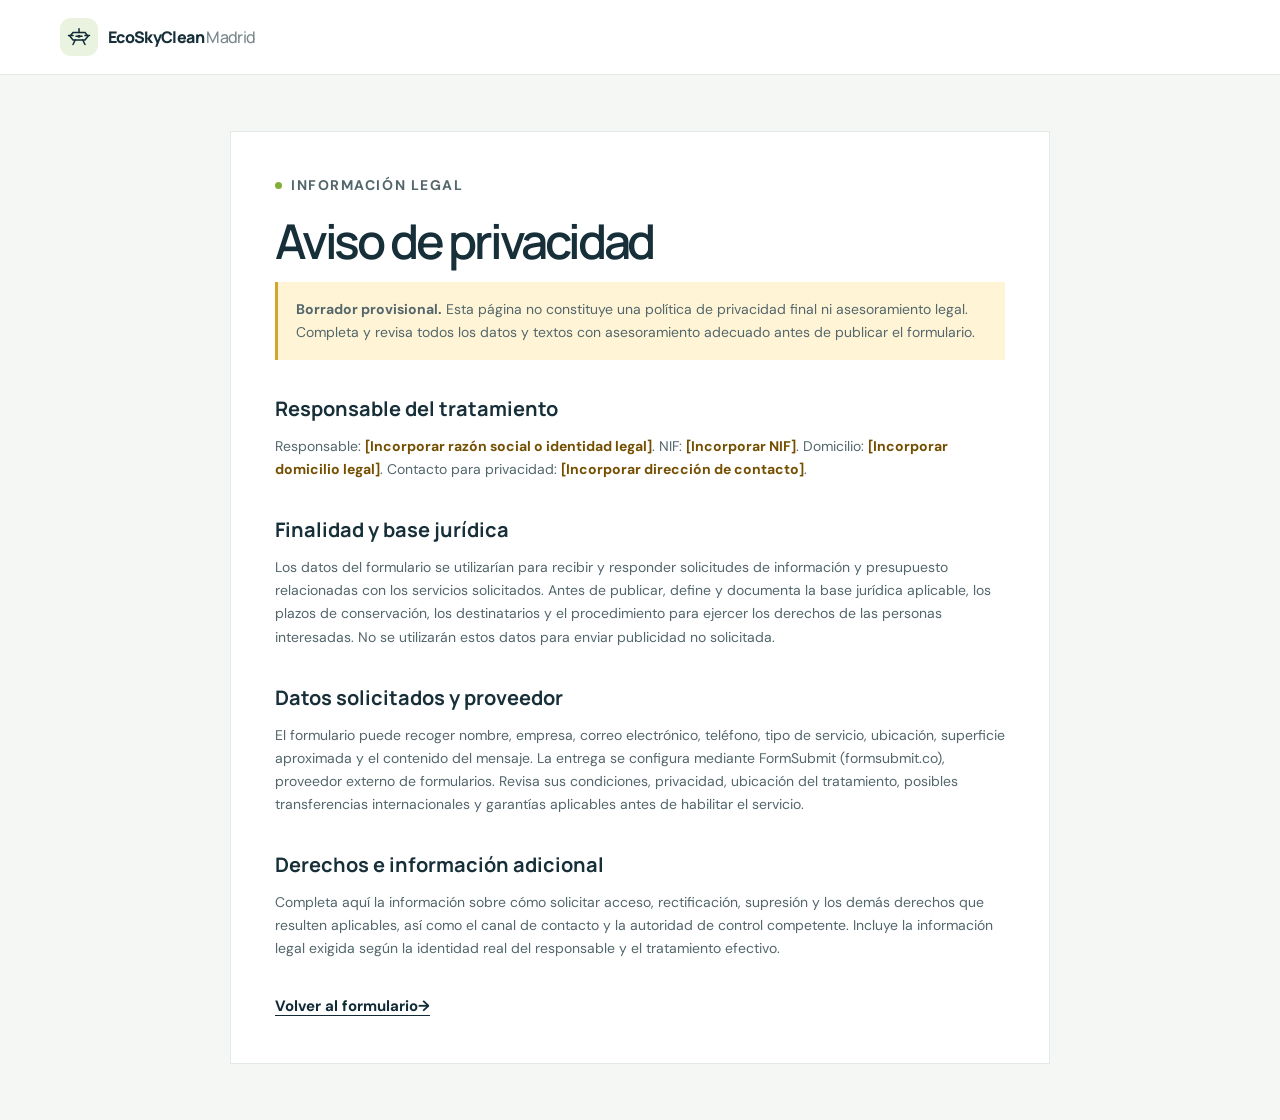
==== politica-privacidad.html @ fd9596a4 "Primer commit: inicialización del proyecto" ====
<!doctype html>
<html lang="es">
<head>
  <meta charset="utf-8">
  <meta name="viewport" content="width=device-width, initial-scale=1">
  <meta name="robots" content="noindex, nofollow">
  <meta name="theme-color" content="#102a36">
  <title>Aviso de privacidad provisional | EcoSkyClean Madrid</title>
  <link rel="stylesheet" href="styles.css">
</head>
<body class="legal-page">
  <header class="legal-header">
    <div class="container">
      <a class="brand" href="index.html" aria-label="EcoSkyClean Madrid, inicio">
        <span class="brand-mark" aria-hidden="true">
          <svg viewBox="0 0 40 40" fill="none"><path d="M12 14h16l4 5-4 5H12l-4-5 4-5Z" stroke="currentColor" stroke-width="2"/><path d="M20 14V9m-8 9H6m22 0h6M15 24l-3 6m13-6 3 6M16 19h8" stroke="currentColor" stroke-width="2" stroke-linecap="round"/><circle cx="20" cy="19" r="2" fill="currentColor"/></svg>
        </span>
        <span class="brand-name">EcoSkyClean <span>Madrid</span></span>
      </a>
    </div>
  </header>
  <main class="container legal-content">
    <p class="eyebrow"><span class="eyebrow-dot"></span> Información legal</p>
    <h1>Aviso de privacidad</h1>
    <p class="draft-warning"><strong>Borrador provisional.</strong> Esta página no constituye una política de privacidad final ni asesoramiento legal. Completa y revisa todos los datos y textos con asesoramiento adecuado antes de publicar el formulario.</p>

    <h2>Responsable del tratamiento</h2>
    <p>Responsable: <span class="legal-placeholder">[Incorporar razón social o identidad legal]</span>. NIF: <span class="legal-placeholder">[Incorporar NIF]</span>. Domicilio: <span class="legal-placeholder">[Incorporar domicilio legal]</span>. Contacto para privacidad: <span class="legal-placeholder">[Incorporar dirección de contacto]</span>.</p>

    <h2>Finalidad y base jurídica</h2>
    <p>Los datos del formulario se utilizarían para recibir y responder solicitudes de información y presupuesto relacionadas con los servicios solicitados. Antes de publicar, define y documenta la base jurídica aplicable, los plazos de conservación, los destinatarios y el procedimiento para ejercer los derechos de las personas interesadas. No se utilizarán estos datos para enviar publicidad no solicitada.</p>

    <h2>Datos solicitados y proveedor</h2>
    <p>El formulario puede recoger nombre, empresa, correo electrónico, teléfono, tipo de servicio, ubicación, superficie aproximada y el contenido del mensaje. La entrega se configura mediante FormSubmit (formsubmit.co), proveedor externo de formularios. Revisa sus condiciones, privacidad, ubicación del tratamiento, posibles transferencias internacionales y garantías aplicables antes de habilitar el servicio.</p>

    <h2>Derechos e información adicional</h2>
    <p>Completa aquí la información sobre cómo solicitar acceso, rectificación, supresión y los demás derechos que resulten aplicables, así como el canal de contacto y la autoridad de control competente. Incluye la información legal exigida según la identidad real del responsable y el tratamiento efectivo.</p>

    <a class="legal-back" href="index.html#contacto">Volver al formulario <span aria-hidden="true">→</span></a>
  </main>
</body>
</html>
---- styles.css ----
@import url('https://fonts.googleapis.com/css2?family=DM+Sans:wght@400;500;600;700&family=Manrope:wght@400;500;600;700;800&display=swap');

:root {
  color-scheme: light;
  --navy: #102a36;
  --navy-deep: #0a202b;
  --navy-soft: #1d3b47;
  --green: #b7e96b;
  --green-deep: #80ae36;
  --ink: #172f39;
  --muted: #64757b;
  --line: #e3e9e7;
  --paper: #fff;
  --soft: #f5f7f5;
  --font-body: "DM Sans", "Segoe UI", sans-serif;
  --font-heading: "Manrope", "Segoe UI", sans-serif;
  --container: 1160px;
}

* { box-sizing: border-box; }
html { scroll-behavior: smooth; scroll-padding-top: 92px; }
body { margin: 0; color: var(--ink); background: var(--paper); font-family: var(--font-body); font-size: 15px; line-height: 1.65; -webkit-font-smoothing: antialiased; }
body.menu-open { overflow: hidden; }
img { display: block; max-width: 100%; }
a { color: inherit; }
button, input, select, textarea { font: inherit; }
button, a { -webkit-tap-highlight-color: transparent; }
::selection { color: var(--navy-deep); background: var(--green); }

.container { width: min(var(--container), calc(100% - 48px)); margin-inline: auto; }
.section { padding: 112px 0; }
.section-soft { background: var(--soft); }
.section-dark { color: white; background: var(--navy-deep); }
.skip-link { position: fixed; z-index: 20; top: 12px; left: 12px; padding: 10px 14px; color: var(--navy); background: white; border-radius: 6px; transform: translateY(-160%); }
.skip-link:focus { transform: translateY(0); }

.site-header { position: sticky; z-index: 10; top: 0; height: 78px; color: var(--ink); background: rgba(255,255,255,.96); border-bottom: 1px solid rgba(16,42,54,.08); backdrop-filter: blur(14px); }
.header-inner, .brand, .primary-navigation { display: flex; align-items: center; }
.header-inner { height: 100%; justify-content: space-between; }
.brand { gap: 10px; text-decoration: none; }
.brand-mark { display: grid; width: 38px; height: 38px; color: var(--navy); background: #eaf3df; border-radius: 11px; place-items: center; }
.brand-mark svg { width: 30px; height: 30px; }
.brand-name { font-family: var(--font-heading); font-size: 16px; font-weight: 800; letter-spacing: -.65px; }
.brand-name span { color: #78878a; font-weight: 500; }
.primary-navigation { gap: 26px; }
.primary-navigation > a:not(.button) { color: #53636a; font-size: 13px; font-weight: 600; text-decoration: none; transition: color .2s ease; }
.primary-navigation > a:not(.button):hover { color: var(--green-deep); }
.button { display: inline-flex; min-height: 52px; align-items: center; justify-content: center; gap: 14px; padding: 0 22px; border: 1px solid transparent; border-radius: 5px; font-size: 13px; font-weight: 700; text-decoration: none; transition: background-color .2s ease, color .2s ease, border-color .2s ease, transform .2s ease; }
.button:hover { transform: translateY(-2px); }
.button:active { transform: translateY(0); }
.button-small { min-height: 42px; padding: 0 16px; font-size: 12px; }
.button-dark { color: white; background: var(--navy); }
.button-dark:hover { background: #254550; }
.button-green { color: var(--navy-deep); background: var(--green); }
.button-green:hover { background: #c9f28a; }
.button-ghost { color: white; border-color: rgba(255,255,255,.32); background: rgba(255,255,255,.03); }
.button-ghost:hover { border-color: rgba(255,255,255,.72); background: rgba(255,255,255,.08); }
.menu-toggle { display: none; }

.hero { position: relative; min-height: 650px; overflow: hidden; }
.hero-glow { position: absolute; top: -280px; left: 41%; width: 690px; height: 690px; border: 1px solid rgba(183,233,107,.07); border-radius: 50%; pointer-events: none; }
.hero-glow::before, .hero-glow::after { position: absolute; inset: 42px; border: 1px solid rgba(183,233,107,.05); border-radius: 50%; content: ""; }
.hero-glow::after { inset: 98px; }
.hero-grid { position: relative; display: grid; min-height: 650px; grid-template-columns: 1fr 1fr; align-items: center; gap: 64px; padding-top: 42px; padding-bottom: 50px; }
.hero-copy { position: relative; z-index: 1; padding-bottom: 15px; }
.eyebrow { display: flex; align-items: center; gap: 9px; margin: 0 0 18px; color: #758485; font-size: 10px; font-weight: 700; letter-spacing: 1.55px; line-height: 1.4; text-transform: uppercase; }
.eyebrow-light { color: #c0cbcb; }
.eyebrow-dot { width: 7px; height: 7px; flex: 0 0 7px; background: var(--green-deep); border-radius: 50%; }
.eyebrow-light .eyebrow-dot { background: var(--green); box-shadow: 0 0 12px rgba(183,233,107,.65); }
h1, h2, h3, p { margin-top: 0; }
h1, h2, h3 { font-family: var(--font-heading); }
h1 { max-width: 590px; margin-bottom: 21px; font-size: clamp(42px, 5vw, 64px); font-weight: 600; letter-spacing: -3.2px; line-height: 1.11; }
.hero-intro { max-width: 490px; margin-bottom: 30px; color: #b9c7c9; font-size: 16px; line-height: 1.8; }
.hero-actions { display: flex; flex-wrap: wrap; gap: 12px; }
.hero-points { display: flex; flex-wrap: wrap; gap: 16px 21px; margin: 36px 0 0; padding: 0; list-style: none; }
.hero-points li { display: flex; align-items: center; gap: 8px; color: #c2cece; font-size: 11px; }
.point-icon { color: var(--green); font-size: 15px; }
.hero-visual { position: relative; min-height: 464px; }
.image-frame { position: relative; overflow: hidden; background: linear-gradient(135deg, #274653, #758a78); }
.image-frame img { width: 100%; height: 100%; object-fit: cover; transition: transform .6s ease; }
.image-frame img.image-unavailable { display: none; }
.image-frame img:hover { transform: scale(1.025); }
.hero-image { position: absolute; inset: 0 0 27px 25px; border-radius: 2px; }
.hero-image img { object-position: center; }
.image-shade { position: absolute; inset: 0; background: linear-gradient(180deg, transparent 53%, rgba(7,25,32,.48)); pointer-events: none; }
.drone-orbit { position: absolute; top: 23%; left: -22px; width: 122px; height: 122px; border: 1px solid rgba(183,233,107,.66); border-radius: 50%; }
.orbit-line { position: absolute; top: 60px; left: -39px; width: 199px; border-top: 1px dashed rgba(183,233,107,.55); transform: rotate(-24deg); }
.drone-symbol { position: absolute; top: 35px; left: 36px; display: grid; width: 48px; height: 48px; color: var(--green); background: var(--navy); border: 1px solid rgba(183,233,107,.5); border-radius: 50%; place-items: center; }
.drone-symbol svg { width: 40px; }
.visual-caption { position: absolute; right: 24px; bottom: 0; display: flex; align-items: center; gap: 12px; min-width: 230px; padding: 15px 18px; color: var(--ink); background: white; box-shadow: 0 12px 32px rgba(0,0,0,.14); }
.caption-icon { display: grid; width: 34px; height: 34px; color: var(--navy); background: #eaf3df; border-radius: 50%; font-size: 17px; place-items: center; }
.visual-caption strong, .visual-caption small { display: block; }
.visual-caption strong { font-family: var(--font-heading); font-size: 12px; }
.visual-caption small { color: var(--muted); font-size: 10px; }
.visual-index { position: absolute; top: 8px; right: -27px; display: flex; align-items: center; gap: 7px; color: #c7d2d3; font-size: 9px; letter-spacing: 1px; writing-mode: vertical-rl; }
.visual-index span { height: 32px; border-right: 1px solid var(--green); }
.scroll-cue { position: absolute; bottom: 19px; left: max(24px, calc((100% - var(--container)) / 2)); display: flex; align-items: center; gap: 9px; color: #aab9ba; font-size: 10px; text-decoration: none; }
.scroll-cue span { color: var(--green); font-size: 16px; }

.intro-strip { border-bottom: 1px solid var(--line); background: #fff; }
.intro-strip-inner { display: flex; min-height: 78px; align-items: center; gap: 25px; }
.intro-strip p { margin: 0; color: var(--muted); font-size: 12px; }
.intro-strip strong { color: var(--ink); font-weight: 700; }
.strip-line { width: 1px; height: 22px; background: var(--line); }
.strip-location { display: flex; align-items: center; gap: 8px; }
.strip-location span { color: var(--green-deep); font-size: 19px; }
.section-heading { margin-bottom: 48px; }
.section-heading-row { display: flex; align-items: end; justify-content: space-between; gap: 40px; }
.section-heading h2, .benefits-intro h2, .contact-copy h2 { margin: 0; color: var(--ink); font-size: clamp(32px, 4vw, 44px); font-weight: 600; letter-spacing: -1.9px; line-height: 1.2; }
.section-heading .eyebrow, .benefits-intro .eyebrow, .contact-copy .eyebrow { margin-bottom: 16px; }
.section-lead { max-width: 390px; margin: 0 0 3px; color: var(--muted); font-size: 13px; line-height: 1.8; }
.service-grid { display: grid; grid-template-columns: repeat(2, 1fr); gap: 24px; }
.service-card { overflow: hidden; background: white; border: 1px solid var(--line); transition: box-shadow .25s ease, transform .25s ease; }
.service-card:hover { box-shadow: 0 18px 48px rgba(16,42,54,.1); transform: translateY(-4px); }
.service-image { height: 245px; }
.service-image img { object-position: center 56%; }
.service-card:nth-child(2) .service-image img { object-position: center; }
.service-number { position: absolute; right: 17px; bottom: 16px; padding: 7px 10px; color: white; background: rgba(16,42,54,.82); font-size: 9px; font-weight: 700; letter-spacing: 1px; }
.service-content { padding: 25px 27px 27px; }
.service-title-row { display: flex; align-items: center; justify-content: space-between; gap: 10px; }
.service-title-row h3 { margin: 0; font-size: 19px; font-weight: 700; letter-spacing: -.5px; }
.service-arrow { color: var(--green-deep); font-size: 20px; }
.service-content > p { min-height: 67px; margin: 12px 0 16px; color: var(--muted); font-size: 12px; line-height: 1.8; }
.service-list { display: grid; gap: 9px; margin: 0 0 22px; padding: 0; list-style: none; }
.service-list li { position: relative; padding-left: 18px; color: #43565d; font-size: 11px; }
.service-list li::before { position: absolute; top: 0; left: 0; color: var(--green-deep); content: "✓"; font-weight: 700; }
.text-link { display: inline-flex; align-items: center; gap: 10px; color: var(--navy); font-size: 12px; font-weight: 700; text-decoration: none; }
.text-link span { color: var(--green-deep); transition: transform .2s ease; }
.text-link:hover span { transform: translateX(4px); }
.service-disclaimer { display: flex; align-items: flex-start; gap: 10px; max-width: 800px; margin: 25px 0 0; color: #65767b; font-size: 11px; }
.service-disclaimer span { display: grid; width: 17px; height: 17px; flex: 0 0 17px; color: var(--navy); background: #e9f1e0; border-radius: 50%; font-size: 10px; font-weight: 700; place-items: center; }

.benefits-section { padding: 106px 0; }
.benefits-layout { display: grid; grid-template-columns: .8fr 1.2fr; gap: 95px; align-items: start; }
.benefits-intro { position: sticky; top: 120px; }
.benefits-intro h2 { max-width: 370px; }
.benefits-intro > p:not(.eyebrow) { max-width: 360px; margin: 20px 0 22px; color: var(--muted); font-size: 13px; line-height: 1.85; }
.benefit-list { border-top: 1px solid #dfe6e2; }
.benefit-item { display: grid; grid-template-columns: 46px 1fr 26px; gap: 17px; align-items: start; padding: 23px 0; border-bottom: 1px solid #dfe6e2; }
.benefit-icon { display: grid; width: 43px; height: 43px; color: var(--navy); background: white; border: 1px solid #e3e9e4; border-radius: 50%; place-items: center; }
.benefit-icon svg { width: 27px; height: 27px; }
.benefit-item h3 { margin: 0 0 5px; font-size: 15px; font-weight: 700; letter-spacing: -.2px; }
.benefit-item p { max-width: 490px; margin: 0; color: var(--muted); font-size: 11px; line-height: 1.75; }
.benefit-count { padding-top: 3px; color: #9aa8a6; font-size: 10px; letter-spacing: .5px; }

.process-section { padding-top: 108px; padding-bottom: 115px; }
.section-heading-centered { text-align: center; }
.section-heading-centered .eyebrow { justify-content: center; }
.section-heading-centered h2 { margin-bottom: 13px; }
.section-heading-centered > p:last-child { margin-bottom: 0; color: var(--muted); font-size: 13px; }
.process-grid { position: relative; display: grid; grid-template-columns: repeat(4,1fr); gap: 27px; margin: 62px 0 0; padding: 0; list-style: none; }
.process-grid::before { position: absolute; top: 33px; right: 10%; left: 10%; border-top: 1px dashed #cfd9d4; content: ""; }
.process-step { position: relative; z-index: 1; padding: 0 6px; }
.process-number { position: absolute; top: -5px; right: 4px; color: #abb6b3; font-size: 10px; letter-spacing: 1px; }
.process-icon { display: grid; width: 66px; height: 66px; margin-bottom: 22px; color: var(--navy); background: white; border: 1px solid #dfe7e2; border-radius: 50%; box-shadow: 0 0 0 7px white; place-items: center; }
.process-icon svg { width: 39px; height: 39px; }
.process-step h3 { margin: 0 0 9px; font-size: 15px; font-weight: 700; }
.process-step p { max-width: 225px; margin: 0; color: var(--muted); font-size: 11px; line-height: 1.8; }

.cta-band { position: relative; overflow: hidden; color: white; background: var(--navy); }
.cta-pattern { position: absolute; top: -190px; right: -25px; width: 520px; height: 520px; border: 1px solid rgba(183,233,107,.1); border-radius: 50%; }
.cta-pattern::before, .cta-pattern::after { position: absolute; inset: 40px; border: 1px solid rgba(183,233,107,.08); border-radius: 50%; content: ""; }
.cta-pattern::after { inset: 100px; }
.cta-inner { position: relative; display: flex; min-height: 278px; align-items: center; justify-content: space-between; gap: 44px; padding-top: 40px; padding-bottom: 40px; }
.cta-inner > div { max-width: 660px; }
.cta-inner .eyebrow { margin-bottom: 13px; }
.cta-inner h2 { max-width: 650px; margin: 0 0 11px; font-size: clamp(27px, 3.2vw, 38px); font-weight: 600; letter-spacing: -1.2px; line-height: 1.22; }
.cta-inner p:last-child { margin: 0; color: #bdc9ca; font-size: 12px; }
.cta-inner .button { flex: 0 0 auto; }

.contact-section { padding: 112px 0; }
.contact-layout { display: grid; grid-template-columns: .72fr 1.28fr; gap: 90px; align-items: start; }
.contact-copy { padding-top: 20px; }
.contact-copy h2 { max-width: 370px; }
.contact-copy > p:not(.eyebrow) { max-width: 355px; margin: 17px 0 28px; color: var(--muted); font-size: 13px; line-height: 1.85; }
.contact-note { display: flex; gap: 13px; max-width: 360px; padding: 17px 16px; background: white; border: 1px solid var(--line); }
.contact-note-icon { display: grid; width: 29px; height: 29px; flex: 0 0 29px; color: var(--navy); background: #eaf3df; border-radius: 50%; place-items: center; }
.contact-note p { margin: 0; color: var(--muted); font-size: 11px; line-height: 1.75; }
.contact-note strong { color: var(--ink); }
.contact-location { display: flex; align-items: center; gap: 11px; margin-top: 25px; color: var(--ink); font-size: 12px; font-weight: 700; }
.contact-location > span:first-child { color: var(--green-deep); font-size: 22px; }
.contact-location small { color: var(--muted); font-size: 10px; font-weight: 400; }
.form-card { padding: 31px 32px 28px; background: white; border: 1px solid var(--line); box-shadow: 0 18px 48px rgba(16,42,54,.055); }
.form-card-heading { display: flex; align-items: end; justify-content: space-between; gap: 12px; margin-bottom: 22px; padding-bottom: 19px; border-bottom: 1px solid var(--line); }
.form-step { color: #83918f; font-size: 9px; font-weight: 700; letter-spacing: 1.2px; }
.form-card-heading h3 { margin: 4px 0 0; font-size: 21px; letter-spacing: -.5px; }
.form-asterisk { color: #81908e; font-size: 10px; }
.form-asterisk span, .form-field label span { color: #7d9e3f; }
.form-grid { display: grid; grid-template-columns: repeat(2, minmax(0, 1fr)); gap: 15px 14px; }
.form-field { min-width: 0; }
.form-field-wide { grid-column: 1 / -1; }
.form-field label { display: block; margin-bottom: 6px; color: #334950; font-size: 11px; font-weight: 700; }
.form-field input, .form-field select, .form-field textarea { display: block; width: 100%; min-height: 45px; padding: 10px 12px; color: var(--ink); background: white; border: 1px solid #dce4e1; border-radius: 3px; outline: none; font-size: 12px; transition: border-color .2s ease, box-shadow .2s ease; }
.form-field textarea { min-height: 105px; resize: vertical; }
.form-field input::placeholder, .form-field textarea::placeholder { color: #a0acab; }
.form-field input:focus, .form-field select:focus, .form-field textarea:focus { border-color: #8fac5b; box-shadow: 0 0 0 3px rgba(128,174,54,.13); }
.form-field input[aria-invalid="true"], .form-field select[aria-invalid="true"], .form-field textarea[aria-invalid="true"] { border-color: #b54242; }
.field-hint { display: block; margin-top: 6px; color: #82908e; font-size: 10px; line-height: 1.5; }
.honeypot { position: absolute !important; width: 1px !important; height: 1px !important; overflow: hidden !important; clip: rect(0,0,0,0) !important; white-space: nowrap !important; }
.form-status { min-height: 20px; margin: 12px 0 8px; color: #53696d; font-size: 11px; line-height: 1.55; }
.form-status.is-error { color: #a72f2f; }
.form-status.is-pending { color: #53696d; }
.form-submit { width: 100%; cursor: pointer; }
.form-submit:disabled { cursor: wait; opacity: .7; }
.privacy-note { margin: 14px 0 0; color: #7a8988; font-size: 10px; line-height: 1.75; }
.privacy-note a { color: var(--navy); font-weight: 700; text-underline-offset: 3px; }

.site-footer { color: white; background: var(--navy-deep); }
.footer-main { display: flex; min-height: 108px; align-items: center; gap: 25px; border-bottom: 1px solid rgba(255,255,255,.12); }
.brand-footer .brand-mark { color: var(--green); background: rgba(183,233,107,.12); }
.brand-footer .brand-name { color: white; }
.brand-footer .brand-name span { color: #a7b6b7; }
.footer-main > p { max-width: 280px; margin: 0; color: #aab9ba; font-size: 10px; }
.footer-top { display: flex; align-items: center; gap: 9px; margin-left: auto; color: #d3dddb; font-size: 11px; text-decoration: none; }
.footer-top span { color: var(--green); font-size: 17px; }
.footer-bottom { display: flex; min-height: 58px; align-items: center; justify-content: space-between; gap: 18px; color: #9cadad; font-size: 10px; }
.footer-bottom > div { display: flex; gap: 20px; }
.footer-bottom a { color: #c1ccca; text-decoration: none; }
.footer-bottom a:hover, .footer-top:hover { color: var(--green); }

/* Draft privacy page */
.legal-page { min-height: 100vh; background: var(--soft); }
.legal-header { padding: 18px 0; background: white; border-bottom: 1px solid var(--line); }
.legal-content { max-width: 820px; margin: 56px auto; padding: 44px; background: white; border: 1px solid var(--line); }
.legal-content h1 { margin: 0 0 15px; color: var(--ink); font-size: clamp(32px, 5vw, 48px); }
.legal-content h2 { margin: 32px 0 10px; font-size: 20px; }
.legal-content p, .legal-content li { color: #53666b; font-size: 14px; }
.draft-warning { padding: 16px 18px; color: #503c12; background: #fff5d6; border-left: 3px solid #d4a52d; font-size: 13px; }
.legal-placeholder { color: #744f00; font-weight: 700; }
.legal-back { display: inline-flex; margin-top: 20px; color: var(--navy); font-weight: 700; text-underline-offset: 4px; }

:focus-visible { outline: 3px solid #88b83d; outline-offset: 3px; }
@media (max-width: 980px) {
  .primary-navigation { gap: 15px; }
  .primary-navigation > a:not(.button) { font-size: 12px; }
  .nav-cta { padding-inline: 12px; }
  .hero-grid { gap: 35px; }
  .hero-visual { min-height: 420px; }
  .benefits-layout { gap: 55px; }
  .contact-layout { gap: 50px; }
}
@media (max-width: 760px) {
  html { scroll-padding-top: 72px; }
  .container { width: min(100% - 36px, var(--container)); }
  .section { padding: 78px 0; }
  .site-header { height: 68px; }
  .brand-mark { width: 35px; height: 35px; }
  .brand-name { font-size: 15px; }
  .menu-toggle { display: flex; width: 42px; height: 42px; flex-direction: column; align-items: center; justify-content: center; gap: 6px; padding: 0; color: var(--navy); background: transparent; border: 1px solid var(--line); border-radius: 4px; cursor: pointer; }
  .menu-toggle span { width: 18px; height: 2px; background: currentColor; transition: transform .2s ease; }
  .menu-toggle[aria-expanded="true"] span:first-child { transform: translateY(4px) rotate(45deg); }
  .menu-toggle[aria-expanded="true"] span:last-child { transform: translateY(-4px) rotate(-45deg); }
  .primary-navigation { position: fixed; top: 68px; right: 0; left: 0; display: flex; max-height: 0; flex-direction: column; align-items: stretch; gap: 0; overflow: hidden; padding: 0 18px; background: white; box-shadow: 0 14px 20px rgba(16,42,54,.08); transition: max-height .25s ease, padding .25s ease; }
  .primary-navigation.is-open { max-height: calc(100dvh - 68px); overflow-y: auto; padding: 10px 18px 22px; }
  .primary-navigation > a:not(.button) { padding: 14px 4px; border-bottom: 1px solid var(--line); font-size: 14px; }
  .primary-navigation .nav-cta { margin-top: 15px; }
  .hero-grid { min-height: auto; grid-template-columns: 1fr; gap: 36px; padding-top: 69px; padding-bottom: 81px; }
  .hero-copy { padding: 0; }
  h1 { max-width: 620px; font-size: clamp(42px, 10.3vw, 62px); letter-spacing: -2.6px; }
  .hero-intro { max-width: 540px; font-size: 14px; }
  .hero-points { gap: 12px 17px; margin-top: 25px; }
  .hero-points li { font-size: 10px; }
  .hero-visual { min-height: min(70vw, 430px); margin: 0 10px 0 0; }
  .hero-image { inset: 0 0 21px 17px; }
  .drone-orbit { top: 20%; left: -22px; width: 100px; height: 100px; }
  .drone-symbol { top: 28px; left: 28px; width: 43px; height: 43px; }
  .orbit-line { top: 51px; left: -37px; width: 172px; }
  .visual-caption { right: 12px; min-width: 207px; padding: 12px; }
  .visual-index { right: -19px; }
  .scroll-cue { bottom: 24px; left: 18px; }
  .intro-strip-inner { min-height: 72px; flex-wrap: wrap; gap: 9px 16px; padding-top: 14px; padding-bottom: 14px; }
  .intro-strip p { font-size: 10px; }
  .strip-line { height: 18px; }
  .section-heading-row { display: block; }
  .section-heading h2, .benefits-intro h2, .contact-copy h2 { font-size: clamp(31px, 8vw, 42px); }
  .section-lead { max-width: 560px; margin-top: 18px; }
  .service-grid { grid-template-columns: 1fr; gap: 18px; }
  .service-image { height: min(56vw, 300px); }
  .service-content { padding: 22px 21px 23px; }
  .service-content > p { min-height: 0; }
  .benefits-section { padding: 78px 0; }
  .benefits-layout { grid-template-columns: 1fr; gap: 38px; }
  .benefits-intro { position: static; }
  .benefits-intro h2 { max-width: 500px; }
  .benefits-intro > p:not(.eyebrow) { max-width: 600px; }
  .benefit-item { grid-template-columns: 42px 1fr 22px; gap: 13px; padding: 18px 0; }
  .benefit-icon { width: 40px; height: 40px; }
  .process-section { padding-top: 78px; padding-bottom: 85px; }
  .process-grid { grid-template-columns: repeat(2,1fr); gap: 35px 20px; margin-top: 46px; }
  .process-grid::before { display: none; }
  .process-step { padding: 0; }
  .process-step p { max-width: 280px; }
  .cta-inner { min-height: 0; flex-direction: column; align-items: flex-start; gap: 23px; padding-top: 55px; padding-bottom: 55px; }
  .cta-inner h2 { font-size: clamp(27px, 7vw, 36px); }
  .contact-section { padding: 78px 0; }
  .contact-layout { grid-template-columns: 1fr; gap: 35px; }
  .contact-copy { padding-top: 0; }
  .contact-copy h2 { max-width: 520px; }
  .contact-copy > p:not(.eyebrow) { max-width: 580px; }
  .contact-note { max-width: 570px; }
  .form-card { padding: 25px 21px 22px; }
  .footer-main { flex-wrap: wrap; gap: 12px 22px; padding-top: 22px; padding-bottom: 20px; }
  .footer-main > p { order: 3; width: 100%; max-width: none; }
  .footer-top { margin-left: auto; }
  .footer-bottom { align-items: flex-start; flex-direction: column; justify-content: center; gap: 7px; padding-top: 13px; padding-bottom: 13px; }
  .legal-content { margin: 28px 18px; padding: 27px 22px; }
}
@media (max-width: 440px) {
  .container { width: calc(100% - 32px); }
  .hero-grid { padding-top: 53px; }
  h1 { font-size: 41px; }
  .hero-actions { align-items: stretch; flex-direction: column; }
  .hero-actions .button { width: 100%; }
  .hero-points { display: grid; grid-template-columns: 1fr; }
  .hero-visual { min-height: 320px; }
  .visual-index { right: -15px; }
  .desktop-break { display: none; }
  .service-title-row h3 { font-size: 17px; }
  .process-grid { gap: 30px 14px; }
  .process-step h3 { font-size: 13px; }
  .process-step p { font-size: 10px; }
  .form-grid { grid-template-columns: 1fr; }
  .form-field-wide { grid-column: auto; }
  .form-card-heading { align-items: flex-start; flex-direction: column; }
  .footer-bottom > span { max-width: 300px; }
}
@media (prefers-reduced-motion: reduce) {
  *, *::before, *::after { scroll-behavior: auto !important; animation-duration: .01ms !important; animation-iteration-count: 1 !important; transition-duration: .01ms !important; }
}
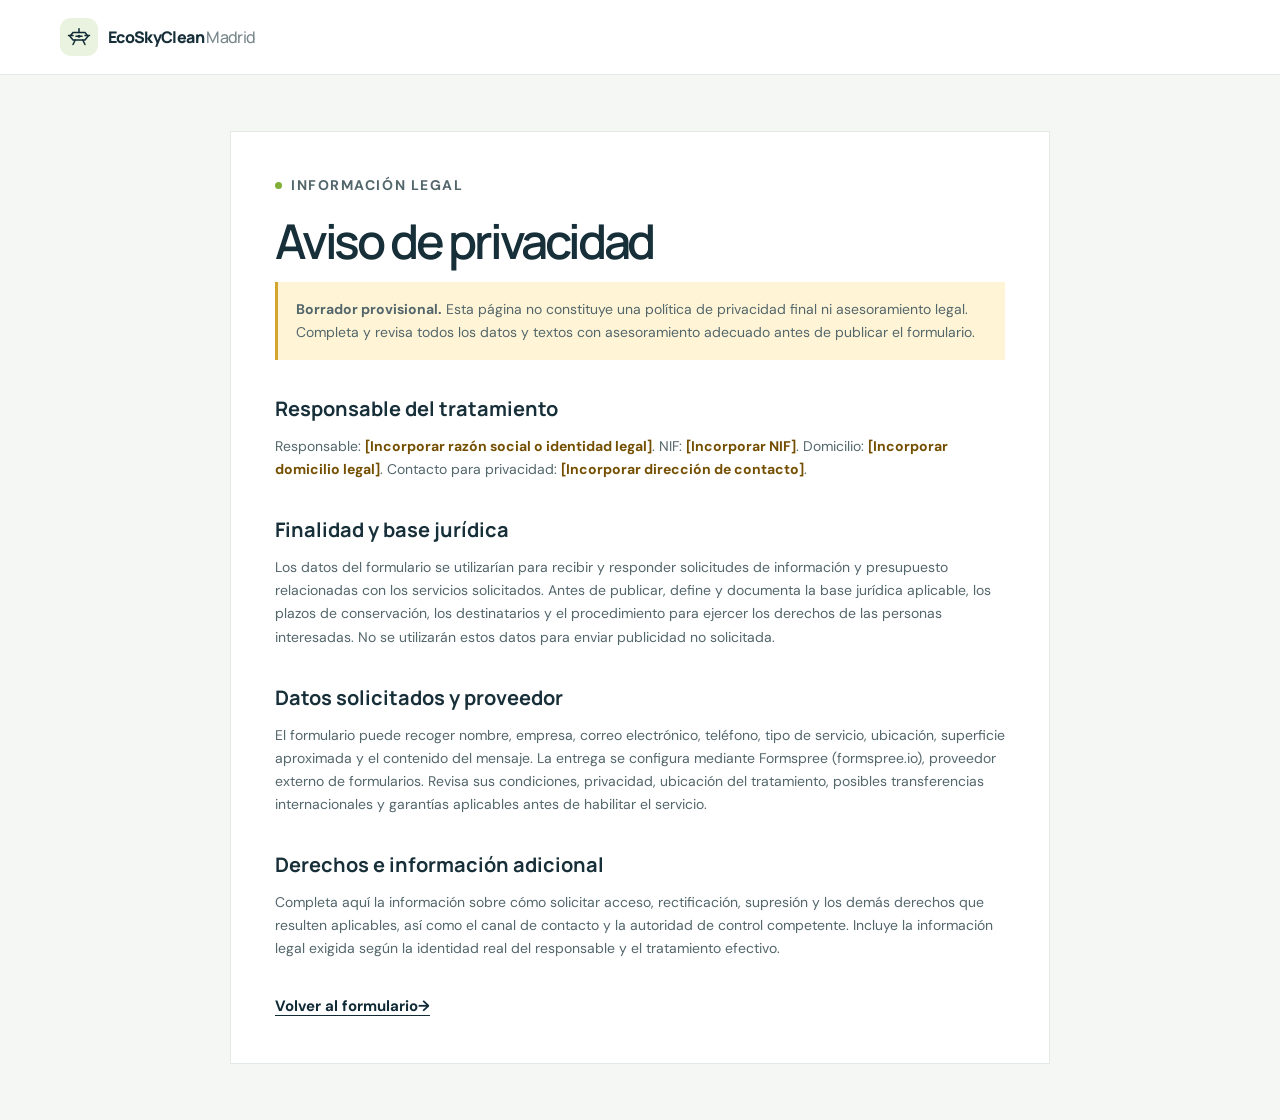
==== commit ca0724b3: "Cambios imagen" ====
--- a/politica-privacidad.html
+++ b/politica-privacidad.html
@@ -31,7 +31,7 @@
     <p>Los datos del formulario se utilizarían para recibir y responder solicitudes de información y presupuesto relacionadas con los servicios solicitados. Antes de publicar, define y documenta la base jurídica aplicable, los plazos de conservación, los destinatarios y el procedimiento para ejercer los derechos de las personas interesadas. No se utilizarán estos datos para enviar publicidad no solicitada.</p>
 
     <h2>Datos solicitados y proveedor</h2>
-    <p>El formulario puede recoger nombre, empresa, correo electrónico, teléfono, tipo de servicio, ubicación, superficie aproximada y el contenido del mensaje. La entrega se configura mediante FormSubmit (formsubmit.co), proveedor externo de formularios. Revisa sus condiciones, privacidad, ubicación del tratamiento, posibles transferencias internacionales y garantías aplicables antes de habilitar el servicio.</p>
+    <p>El formulario puede recoger nombre, empresa, correo electrónico, teléfono, tipo de servicio, ubicación, superficie aproximada y el contenido del mensaje. La entrega se configura mediante Formspree (formspree.io), proveedor externo de formularios. Revisa sus condiciones, privacidad, ubicación del tratamiento, posibles transferencias internacionales y garantías aplicables antes de habilitar el servicio.</p>
 
     <h2>Derechos e información adicional</h2>
     <p>Completa aquí la información sobre cómo solicitar acceso, rectificación, supresión y los demás derechos que resulten aplicables, así como el canal de contacto y la autoridad de control competente. Incluye la información legal exigida según la identidad real del responsable y el tratamiento efectivo.</p>
--- a/styles.css
+++ b/styles.css
@@ -63,6 +63,8 @@
 .hero-glow::after { inset: 98px; }
 .hero-grid { position: relative; display: grid; min-height: 650px; grid-template-columns: 1fr 1fr; align-items: center; gap: 64px; padding-top: 42px; padding-bottom: 50px; }
 .hero-copy { position: relative; z-index: 1; padding-bottom: 15px; }
+.submission-notice { margin: 0 0 20px; padding: 12px 15px; color: #e7f7d1; background: rgba(183,233,107,.1); border: 1px solid rgba(183,233,107,.35); border-left: 3px solid var(--green); font-size: 13px; }
+.submission-notice[hidden] { display: none; }
 .eyebrow { display: flex; align-items: center; gap: 9px; margin: 0 0 18px; color: #758485; font-size: 10px; font-weight: 700; letter-spacing: 1.55px; line-height: 1.4; text-transform: uppercase; }
 .eyebrow-light { color: #c0cbcb; }
 .eyebrow-dot { width: 7px; height: 7px; flex: 0 0 7px; background: var(--green-deep); border-radius: 50%; }
@@ -214,7 +216,10 @@
 .footer-top { display: flex; align-items: center; gap: 9px; margin-left: auto; color: #d3dddb; font-size: 11px; text-decoration: none; }
 .footer-top span { color: var(--green); font-size: 17px; }
 .footer-bottom { display: flex; min-height: 58px; align-items: center; justify-content: space-between; gap: 18px; color: #9cadad; font-size: 10px; }
-.footer-bottom > div { display: flex; gap: 20px; }
+.footer-bottom > div { display: flex; align-items: center; gap: 20px; }
+.image-attribution { color: #9cadad; font-size: 9px; }
+.image-attribution a { color: #c1ccca; text-underline-offset: 2px; }
+.image-attribution a:hover { color: var(--green); }
 .footer-bottom a { color: #c1ccca; text-decoration: none; }
 .footer-bottom a:hover, .footer-top:hover { color: var(--green); }
 
